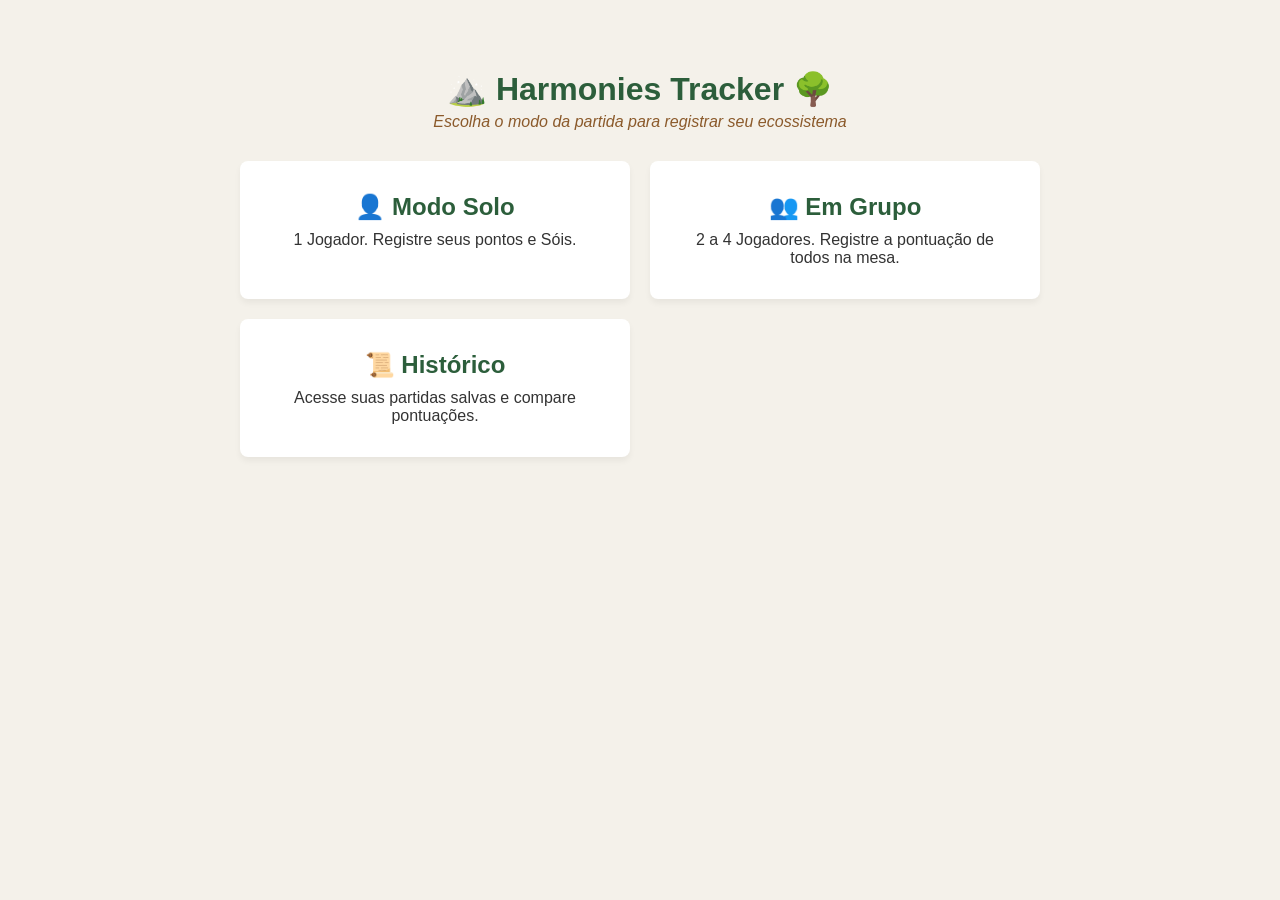
==== Website/index.html @ 0440bc0f "Website commit para testar no replit commit para testar a conexao do replit com o bd" ====
<!DOCTYPE html>
<html lang="pt-BR">
<head>
    <meta charset="UTF-8">
    <meta name="viewport" content="width=device-width, initial-scale=1.0">
    <title>Harmonies Tracker - Início</title>
    <link rel="stylesheet" href="style.css">
</head>
<body class="home-body">

<div class="container home-container">
    <header>
        <h1>⛰️ Harmonies Tracker 🌳</h1>
        <p>Escolha o modo da partida para registrar seu ecossistema</p>
    </header>

    <div class="menu-cards">
        <a href="solo.html" class="menu-card">
            <h2>👤 Modo Solo</h2>
            <p>1 Jogador. Registre seus pontos e Sóis.</p>
        </a>
        <a href="multi.html" class="menu-card">
            <h2>👥 Em Grupo</h2>
            <p>2 a 4 Jogadores. Registre a pontuação de todos na mesa.</p>
        </a>
        <a href="historico.html" class="menu-card">
            <h2>📜 Histórico</h2>
            <p>Acesse suas partidas salvas e compare pontuações.</p>
        </a>
    </div>
</div>

</body>
</html>
---- Website/style.css ----
:root {
    --bg-color: #f4f1ea;
    --primary-color: #2c5e3b;
    --secondary-color: #8b5a2b;
    --text-color: #333;
    --card-bg: #ffffff;
    --border-radius: 8px;
}

* { box-sizing: border-box; margin: 0; padding: 0; font-family: 'Segoe UI', Tahoma, sans-serif; }

body { background-color: var(--bg-color); color: var(--text-color); padding: 20px; }

.container { max-width: 800px; margin: 0 auto; }

header { text-align: center; margin-bottom: 30px; color: var(--primary-color); position: relative; }
header p { color: var(--secondary-color); font-style: italic; margin-top: 5px; }

.back-link {
    position: absolute;
    left: 0;
    top: 5px;
    text-decoration: none;
    color: var(--secondary-color);
    font-weight: bold;
}
.back-link:hover { text-decoration: underline; }

/* Menu da Home */
.home-container { margin-top: 50px; }
.menu-cards { display: grid; grid-template-columns: 1fr 1fr; gap: 20px; }
.menu-card {
    background-color: var(--card-bg);
    padding: 30px;
    border-radius: var(--border-radius);
    text-align: center;
    text-decoration: none;
    color: var(--primary-color);
    box-shadow: 0 4px 6px rgba(0,0,0,0.05);
    border: 2px solid transparent;
    transition: all 0.3s ease;
}
.menu-card:hover {
    border-color: var(--primary-color);
    transform: translateY(-5px);
}
.menu-card p { color: var(--text-color); margin-top: 10px; }

/* Formulários e Cards */
.card {
    background-color: var(--card-bg);
    padding: 25px;
    border-radius: var(--border-radius);
    box-shadow: 0 4px 6px rgba(0,0,0,0.05);
    margin-bottom: 25px;
    border-top: 4px solid var(--primary-color);
}
.card h2 { margin-bottom: 15px; color: var(--primary-color); }
.hint { font-size: 0.9em; color: #666; margin-bottom: 15px; }

.flex-between { display: flex; justify-content: space-between; align-items: center; border-bottom: 2px solid var(--bg-color); padding-bottom: 10px; margin-bottom: 15px;}
.flex-between h2 { margin-bottom: 0; border: none; padding: 0; }

.form-group { margin-bottom: 15px; }
label { display: block; font-weight: bold; margin-bottom: 5px; color: var(--secondary-color); }
input[type="date"], input[type="text"], input[type="number"], select { width: 100%; padding: 10px; border: 1px solid #ccc; border-radius: 4px; font-size: 1em; }
input:focus, select:focus { outline: none; border-color: var(--primary-color); box-shadow: 0 0 5px rgba(44, 94, 59, 0.3); }

.radio-group { display: flex; gap: 15px; }
.radio-group label { font-weight: normal; color: var(--text-color); display: flex; align-items: center; cursor: pointer; }
.radio-group input[type="radio"] { margin-right: 5px; }

/* Dinâmica de Jogadores */
.player-section { background-color: #f9f9f9; padding: 15px; border-radius: var(--border-radius); margin-bottom: 20px; border-left: 4px solid var(--secondary-color); }
.player-section h3 { margin-bottom: 15px; color: var(--text-color); }
.grid-2-col { display: grid; grid-template-columns: 1fr 1fr; gap: 15px; }

/* Botões */
.btn-submit { display: block; width: 100%; padding: 15px; background-color: var(--primary-color); color: white; font-size: 1.1em; font-weight: bold; border: none; border-radius: var(--border-radius); cursor: pointer; transition: background-color 0.3s; }
.btn-submit:hover { background-color: #1e4028; }

.btn-secondary { background-color: var(--secondary-color); color: white; border: none; padding: 8px 15px; border-radius: 4px; cursor: pointer; font-weight: bold; transition: background-color 0.3s;}
.btn-secondary:hover { background-color: #613e1d; }

@media (max-width: 600px) {
    .grid-2-col, .menu-cards { grid-template-columns: 1fr; }
    .back-link { position: static; display: block; margin-bottom: 10px; }
}
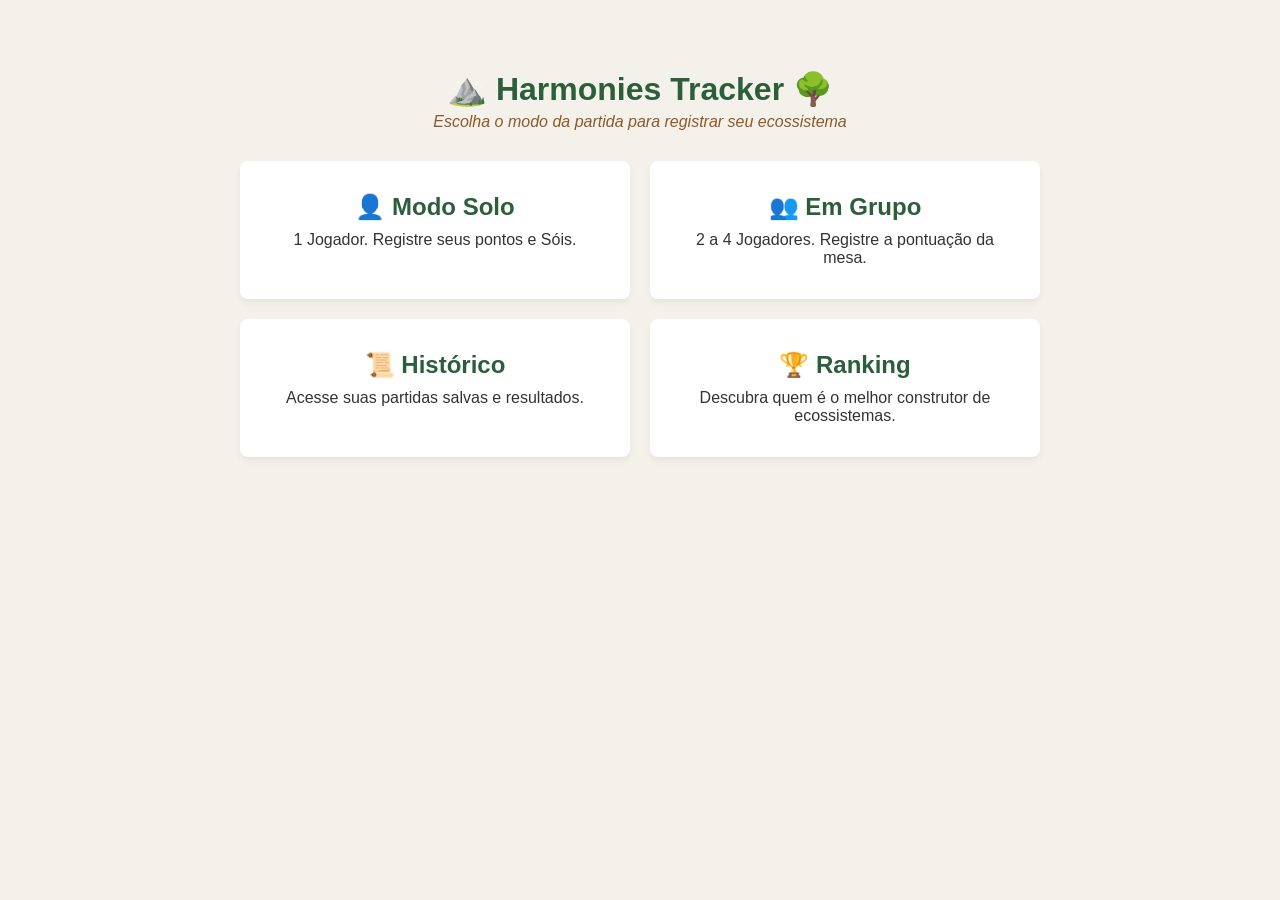
==== commit b23adec0: "updtade final Ranking e estatisticas" ====
--- a/Website/index.html
+++ b/Website/index.html
@@ -21,11 +21,16 @@
         </a>
         <a href="multi.html" class="menu-card">
             <h2>👥 Em Grupo</h2>
-            <p>2 a 4 Jogadores. Registre a pontuação de todos na mesa.</p>
+            <p>2 a 4 Jogadores. Registre a pontuação da mesa.</p>
         </a>
         <a href="historico.html" class="menu-card">
             <h2>📜 Histórico</h2>
-            <p>Acesse suas partidas salvas e compare pontuações.</p>
+            <p>Acesse suas partidas salvas e resultados.</p>
+        </a>
+        <!-- NOVO CARD ADICIONADO AQUI -->
+        <a href="estatisticas.html" class="menu-card">
+            <h2>🏆 Ranking</h2>
+            <p>Descubra quem é o melhor construtor de ecossistemas.</p>
         </a>
     </div>
 </div>
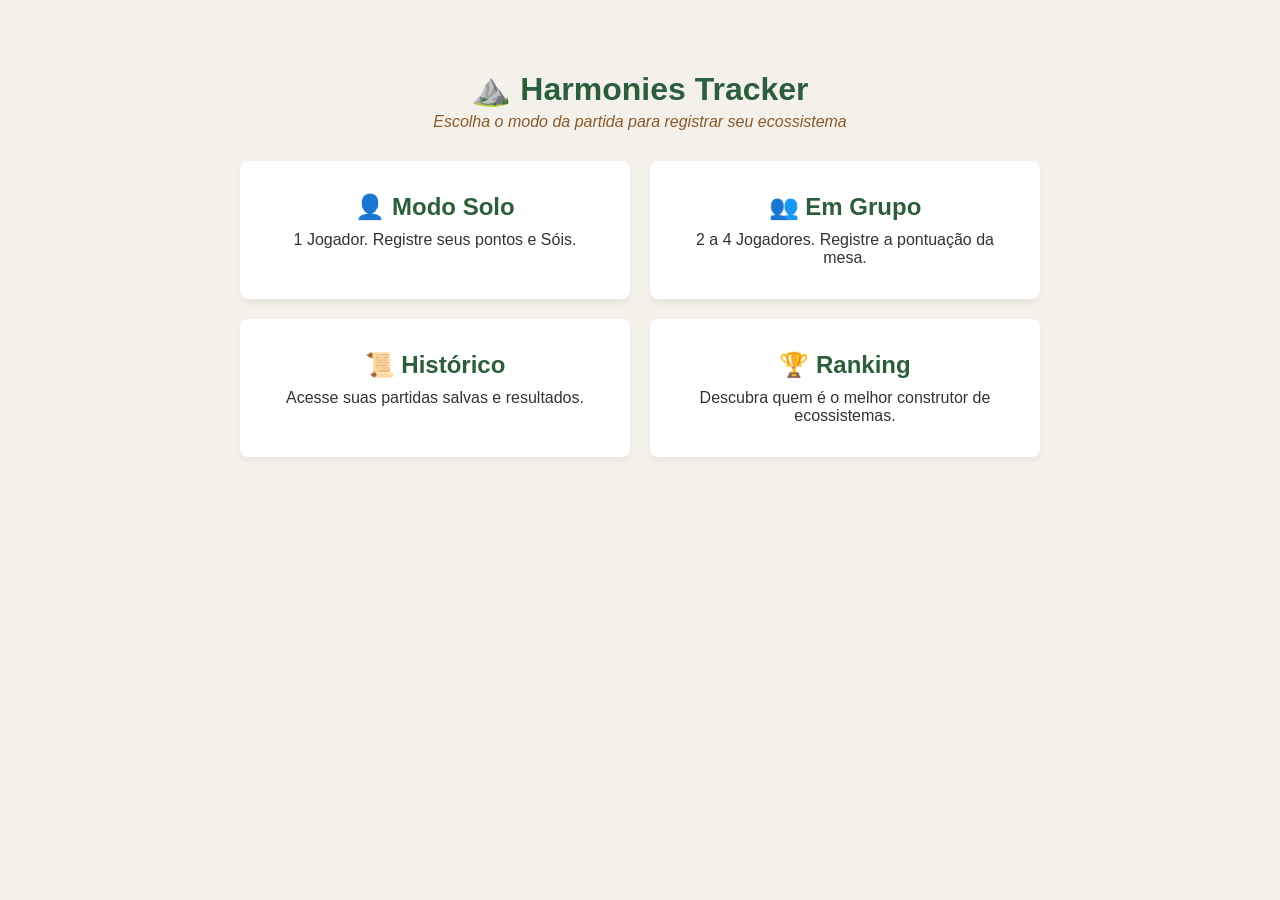
==== commit 092470bd: "Update index.html" ====
--- a/Website/index.html
+++ b/Website/index.html
@@ -10,7 +10,7 @@
 
 <div class="container home-container">
     <header>
-        <h1>⛰️ Harmonies Tracker 🌳</h1>
+        <h1>⛰️ Harmonies Tracker</h1>
         <p>Escolha o modo da partida para registrar seu ecossistema</p>
     </header>
 
@@ -27,7 +27,6 @@
             <h2>📜 Histórico</h2>
             <p>Acesse suas partidas salvas e resultados.</p>
         </a>
-        <!-- NOVO CARD ADICIONADO AQUI -->
         <a href="estatisticas.html" class="menu-card">
             <h2>🏆 Ranking</h2>
             <p>Descubra quem é o melhor construtor de ecossistemas.</p>
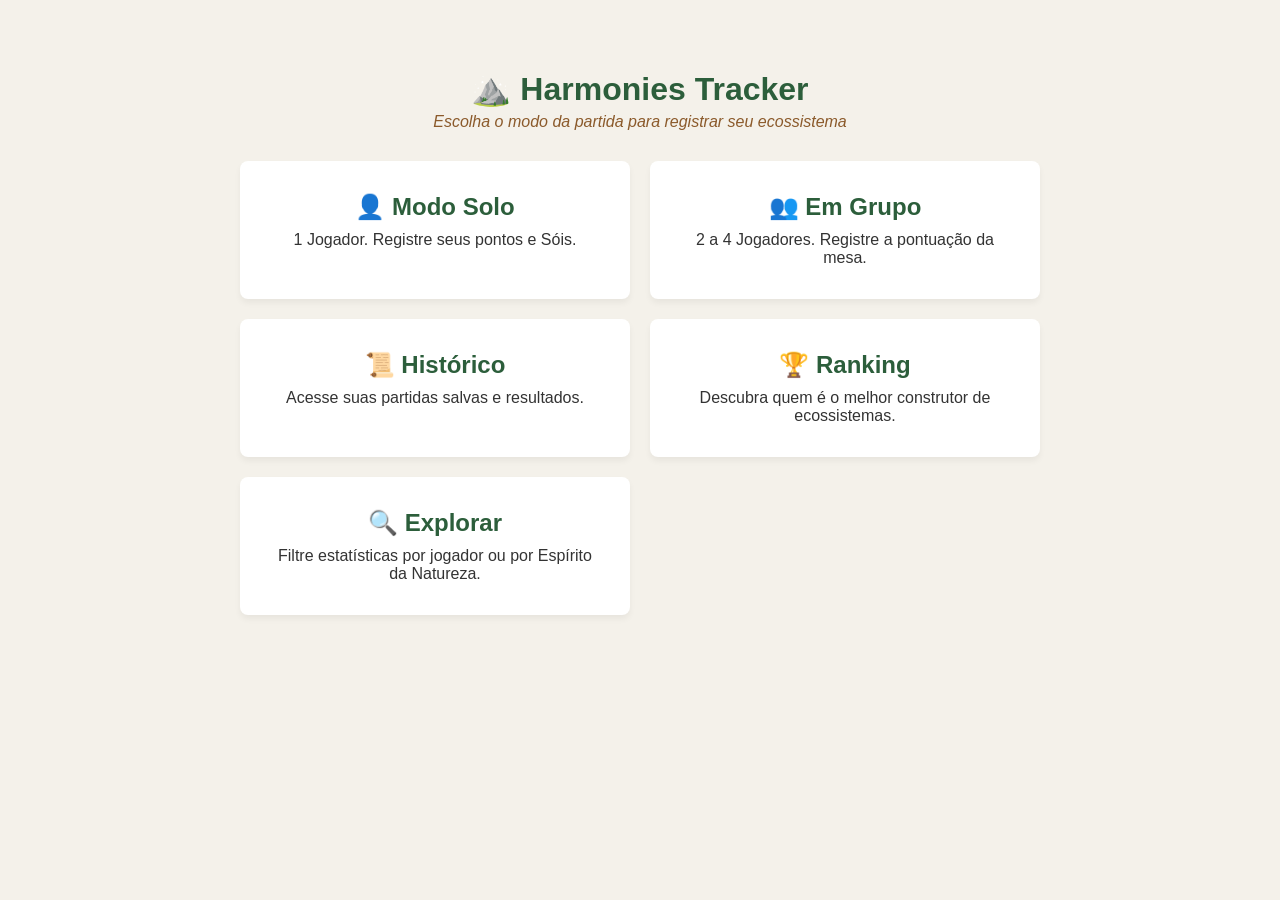
==== commit 71c66903: "aba de pesquisa" ====
--- a/Website/index.html
+++ b/Website/index.html
@@ -31,6 +31,10 @@
             <h2>🏆 Ranking</h2>
             <p>Descubra quem é o melhor construtor de ecossistemas.</p>
         </a>
+        <a href="filtros.html" class="menu-card">
+            <h2>🔍 Explorar</h2>
+            <p>Filtre estatísticas por jogador ou por Espírito da Natureza.</p>
+        </a>
     </div>
 </div>
 
